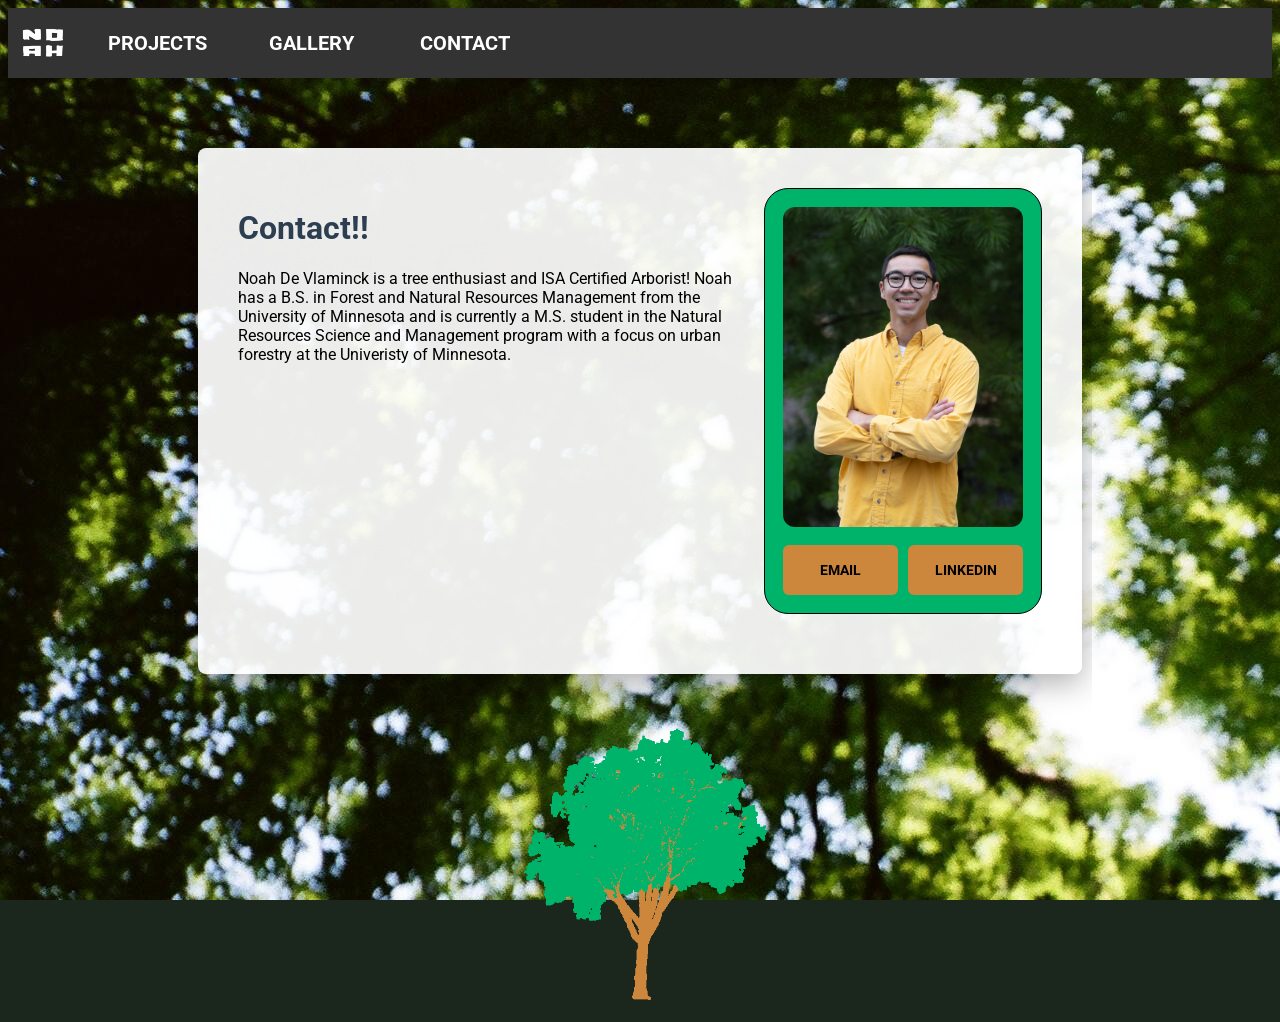
==== contact.html @ 7b06e32a "Update contact.html" ====
<!DOCTYPE html>
<html>
    <head>
        <title>treeees</title>
        <link rel="stylesheet" href="basicstyles.css">
        <link rel="stylesheet" href="https://fonts.googleapis.com/css?family=Roboto">
        <link rel="preload" as="image" href="canopy.jpg" fetchpriority="high">
        <link rel="preload" as="image" href="logowhite.svg" fetchpriority="high">

        <style>
        body {
        font-family: "Roboto", sans-serif;
        }

        aside{
            width: 10em;
        }

        #sidebuttons {
            display: flex;
            gap: 10px;
            width: 100%;
            margin-top: .75em;
        }

        #sidebuttons button{
            flex: 1;
        }
        </style>
    </head>
    <!--everything in body will appear on the website-->
    <body>
        <header>
        <nav>
        <li><a href="home.html" class="logo-link"><img src="logowhite.svg" alt="Home Logo"></a></li>
        <li><a href="projects.html">PROJECTS</a></li>
        <li><a href="gallery.html">GALLERY</a></li>
        <li><a href="contact.html">CONTACT</a></li>
        </nav>
        </header>
        <div id="container">
            <div class="content">
                <aside>
                    <img src="noah.jpg" alt="Noah">
                    <div id="sidebuttons">
                        <button class="pad" onclick= 'location.href="mailto:devla006@umn.edu"'>EMAIL</button>
                        <button class="pad" onclick= 'window.open("https://www.linkedin.com/in/noah-de-vlaminck/", "_blank")'>LINKEDIN</button>
                    </div>
                </aside>
                <h1>Contact!!</h1>
                    <p>Noah De Vlaminck is a tree enthusiast and ISA Certified Arborist! Noah has a B.S. in Forest and Natural Resources Management from the University of Minnesota and is currently a M.S. student in the Natural Resources Science and Management program with a focus on urban forestry at the Univeristy of Minnesota.
                    <br>
                    <br>
                    </p>
            </div>
        </div>
            <div class="image-container">
                <img src="greehill-tree-rotating.gif" width="400">
            </div>
        
    </body>
</html>
---- basicstyles.css ----
header, nav, aside { 
	display: block;
	margin: 0px;
	padding: 0px;
}

body {
	background-color: #1b261c;
	justify-content: center;
	align-items: center;
	font-family: Roboto;
	
	/* NOTE:  This isn't going to look great because it doesn't
	 *        deal with resizing windows well.  However, it's here for
	 *        demo purposes.
	 */
	background-image: url("canopy.jpg");
	background-attachment: fixed;
	background-repeat:repeat;
}

.content {
    background: rgba(255, 255, 255, 0.92); 
    max-width: 900px;
    margin: 30px auto;
    padding: 40px;
    border-radius: 8px;
    box-shadow: 0 10px 30px rgba(0, 0, 0, 0.3);
    color: #2c3e50;
	overflow: hidden;
}

#container p:last-of-type{
	color: black;
}

p:first-of-type{
	color:black;
}
/* Define a clear, fixed height for the entire navigation bar */
nav {
    background-color: #333333;
    height: 70px; /* Sets a solid bar height */
    margin-top: 0px;
    margin-bottom: 30px;
    padding: 0;
	box-shadow: 0 4px 10px rgba(0, 0, 0, 0.2);
}

/* Remove default list styling and align items inline */
nav ul {
    list-style-type: none;
    text-align: center;
    margin: 0;
    padding: 0;
    height: 100%;
}

nav li { 
    display: inline-block; 
    width: 150px;
    height: 100%; /* Forces list items to match navbar height */
    background-color: #333333;
    text-align: center;
    margin: 0;
    vertical-align: top;
}

nav li:hover {
    background-color: #555555;
}

nav li:hover a {
    color: white;
    text-shadow: 0.5px 0.5px 4px #333333;
}

nav li a { 
    display: flex;
    align-items: center;
    justify-content: center;
    height: 100%; /* Fills the height of the li */
    text-decoration: none;
    color: #ffffff;
	font-weight: bold;
    font-size: 15pt;
    box-sizing: border-box;
}

/* Logo specific wrapper */
nav li:first-child {
		width: 70px;
}
.logo-link {
    display: flex;
    align-items: center;
    justify-content: center;
    padding: 0;
}

/* Forces the logo image to scale cleanly to the nav height */
.logo-link img {
    height: 60%; /* Adjust this percentage to make the logo look bigger or smaller inside the bar */
    display: block;
}

.pad{
	height: 50px;
	width: ;
	background-color: rgb(205, 135, 61);
	color: black;
	font-size: 14px;
	font-family: Roboto;
	font-weight: bold;
	border: none;
	border-radius: 6px;
	cursor: pointer;
}
.pad:hover{
	background-color: darkkhaki;
	transform: translateY(-2px);
}

.pad:active{
	transform: scale(.95);
	background-color: darkorange
}
#container { 
	width: 70%;
	padding: 10px;
	margin: auto;
	overflow: auto;
}

.image-container {
	display: block;
	width: 300px;
	height: 300px;
	margin: auto;
}

.image-container img {
	width: 100%;
	height: 100%;
	object-fit: cover;
}/* Basic HTML5 element settings for CSS JOSLENNE PENA */

aside {
	float: right;
	width: 250px;
	background-color: rgb(0, 179, 106);
	border: thin solid black;
	margin-left: 30px;
	margin-bottom: 20px;
	display: flex;
	flex-direction: column;
	align-items: center;
	justify-content: center;
	padding: .75em;
	font-style: italic;
	font-size: 1.5em;
	border-radius: 1em;
}

aside img {
	display:block;
	margin: 0 auto;
	max-width: 100%;
	height: auto;
	border-radius: .5em;
}
details {
	border: medium solid maroon;
	padding: 1em;
	/*is this an accessibility roadblock */
	user-select: none;
}

details summary {
		font-weight: bolder
}

table {
    width: 90%; /* Adjust as needed, e.g., 80% or 100% */
    margin-left: auto;
    margin-right: auto;
    border-collapse: collapse; /* Optional: cleans up table borders */
}

table tbody td:nth-child(1) {
    text-align: left;
    vertical-align: top;
}

table tbody td:nth-child(2) {
    text-align: right;
    vertical-align: top;
}

table tbody tr th {
    text-align: center;
}

.company-group {
    margin-bottom: 25px;
}

/* Style the main company name */
.company-group h3 {
    font-size: 1.1rem;
    margin-bottom: 10px;
}

.job {
    margin-bottom: 12px;
    padding-left: 15px;
    border-left: 2px solid #888;
}

.job p {
    margin: 0;
}

.job p:first-child {
    display: flex;
    justify-content: space-between;
}

.job em {
    font-style: italic;

}
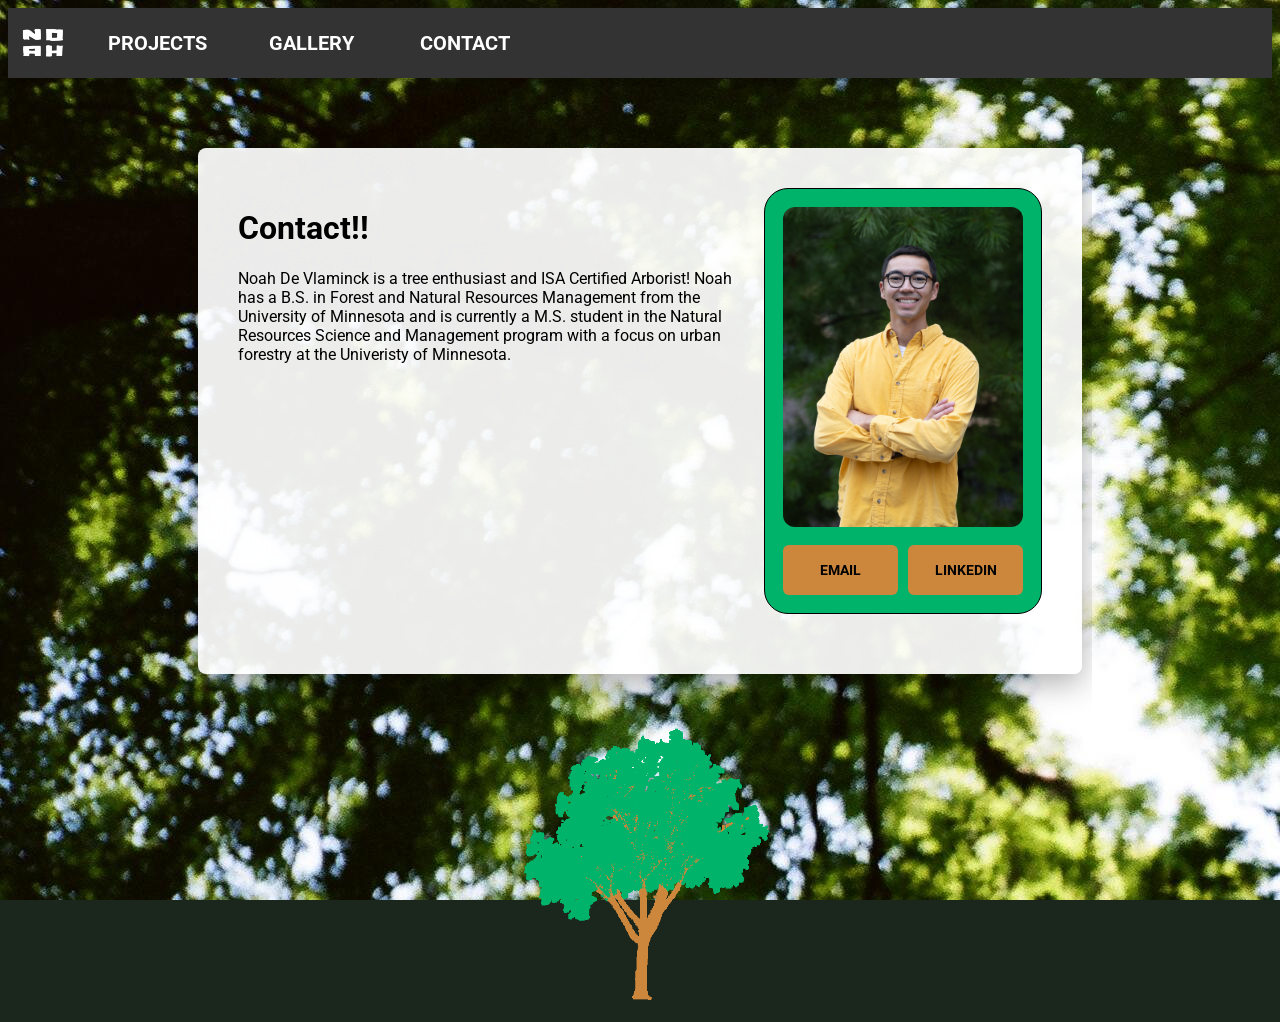
==== commit 8418c799: "updates" ====
--- a/contact.html
+++ b/contact.html
@@ -4,8 +4,20 @@
         <title>treeees</title>
         <link rel="stylesheet" href="basicstyles.css">
         <link rel="stylesheet" href="https://fonts.googleapis.com/css?family=Roboto">
+        <link rel="icon" type="image/svg+xml" href="logowhite.svg">
         <link rel="preload" as="image" href="canopy.jpg" fetchpriority="high">
-        <link rel="preload" as="image" href="logowhite.svg" fetchpriority="high">
+        <link rel="preconnect" href="https://treetrustmn.maps.arcgis.com">
+        <link rel="dns-prefetch" href="https://treetrustmn.maps.arcgis.com">
+        <script type="speculationrules">
+        {
+            "prerender": [
+                {
+                "source": "list",
+                "urls": ["/projects.html"]
+                }
+            ]
+        }
+        </script>
 
         <style>
         body {
--- a/basicstyles.css
+++ b/basicstyles.css
@@ -26,7 +26,6 @@
     padding: 40px;
     border-radius: 8px;
     box-shadow: 0 10px 30px rgba(0, 0, 0, 0.3);
-    color: #2c3e50;
 	overflow: hidden;
 }
 
@@ -34,6 +33,13 @@
 	color: black;
 }
 
+#iframe {
+	display: block;
+	justify-content: center;
+	width: 90%;
+	overflow: hidden;
+
+}
 p:first-of-type{
 	color:black;
 }
@@ -229,4 +235,18 @@
 .job em {
     font-style: italic;
 
+}
+
+.iframe {
+	width: 90%;
+	margin: 0 auto;
+
+}
+
+.iframe iframe {
+	width: 100%;
+	height: auto;
+	aspect-ratio: 16/9;
+	display: block;
+
 }
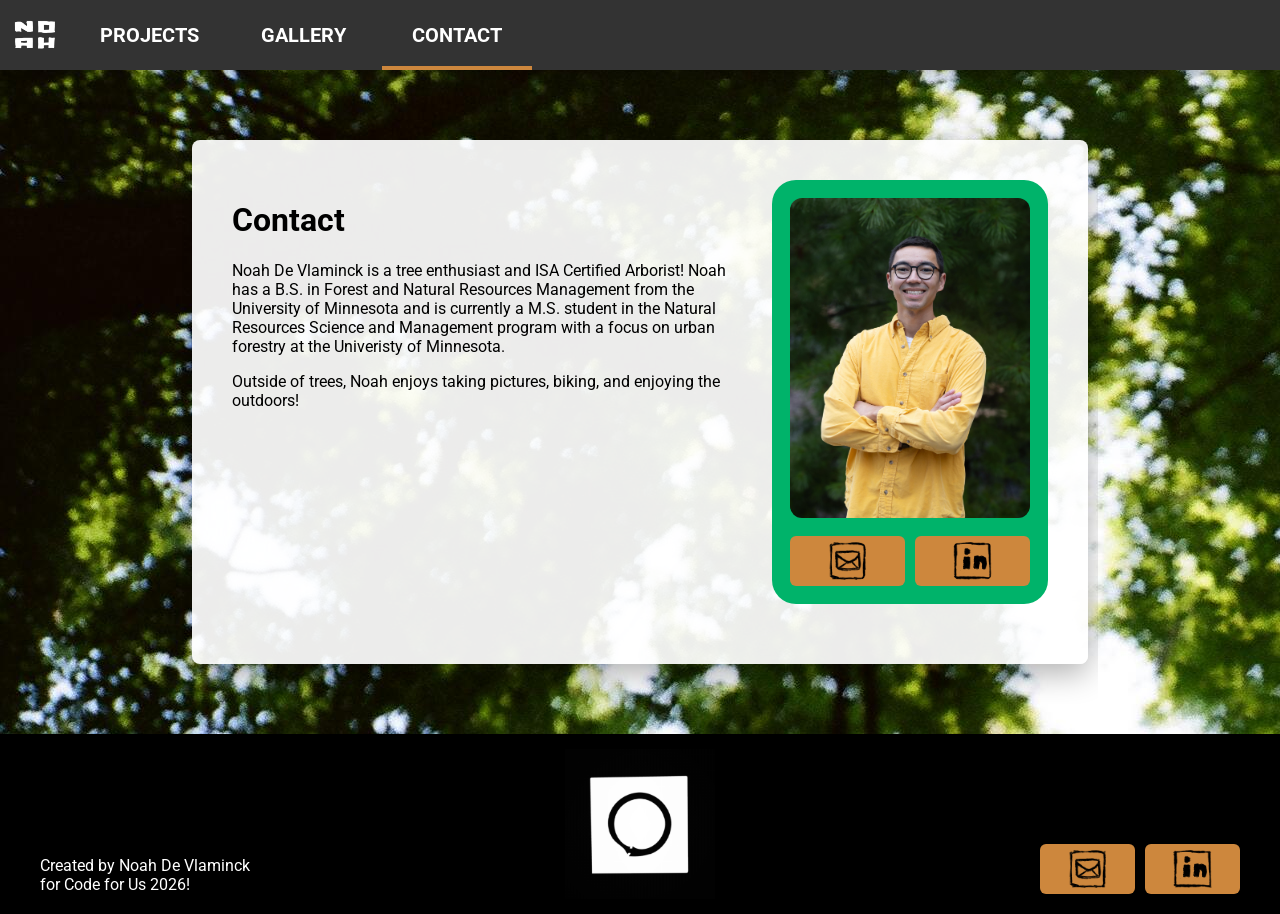
==== commit 380b1f53: "big edits" ====
--- a/contact.html
+++ b/contact.html
@@ -47,7 +47,7 @@
         <li><a href="home.html" class="logo-link"><img src="logowhite.svg" alt="Home Logo"></a></li>
         <li><a href="projects.html">PROJECTS</a></li>
         <li><a href="gallery.html">GALLERY</a></li>
-        <li><a href="contact.html">CONTACT</a></li>
+        <li class="active"><a href="contact.html">CONTACT</a></li>
         </nav>
         </header>
         <div id="container">
@@ -55,20 +55,36 @@
                 <aside>
                     <img src="noah.jpg" alt="Noah">
                     <div id="sidebuttons">
-                        <button class="pad" onclick= 'location.href="mailto:devla006@umn.edu"'>EMAIL</button>
-                        <button class="pad" onclick= 'window.open("https://www.linkedin.com/in/noah-de-vlaminck/", "_blank")'>LINKEDIN</button>
+                        <button class="pad" onclick= 'location.href="mailto:devla006@umn.edu"'><img src="mail.svg"></button>
+                        <button class="pad" onclick= 'window.open("https://www.linkedin.com/in/noah-de-vlaminck/", "_blank")'><img src="linkedin.svg"></button>
                     </div>
                 </aside>
-                <h1>Contact!!</h1>
+                <h1>Contact</h1>
                     <p>Noah De Vlaminck is a tree enthusiast and ISA Certified Arborist! Noah has a B.S. in Forest and Natural Resources Management from the University of Minnesota and is currently a M.S. student in the Natural Resources Science and Management program with a focus on urban forestry at the Univeristy of Minnesota.
-                    <br>
-                    <br>
+                    </p>
+                    <p>Outside of trees, Noah enjoys taking pictures, biking, and enjoying the outdoors!
                     </p>
             </div>
         </div>
-            <div class="image-container">
-                <img src="greehill-tree-rotating.gif" width="400">
-            </div>
+
         
     </body>
+<footer>
+<div class="footer-content">
+    <p>Created by Noah De Vlaminck<br>for Code for Us 2026!</p>
+</div>
+
+<div class="ouro">
+    <img src="ouro.gif" style="width: 100%; height: auto; display: block;">
+</div>
+
+<div class="footer-content right-side">
+    <div id="buttonholder">
+    <div id="footer-buttons">
+        <button class="pad" onclick= 'location.href="mailto:devla006@umn.edu"'><img src="mail.svg"></button>
+        <button class="pad" onclick= 'window.open("https://www.linkedin.com/in/noah-de-vlaminck/", "_blank")'><img src="linkedin.svg"></button>
+    </div>
+    </div>
+</div>
+</footer>
 </html>
--- a/basicstyles.css
+++ b/basicstyles.css
@@ -9,7 +9,7 @@
 	justify-content: center;
 	align-items: center;
 	font-family: Roboto;
-	
+	margin: 0px;
 	/* NOTE:  This isn't going to look great because it doesn't
 	 *        deal with resizing windows well.  However, it's here for
 	 *        demo purposes.
@@ -70,6 +70,7 @@
     text-align: center;
     margin: 0;
     vertical-align: top;
+	position: relative;
 }
 
 nav li:hover {
@@ -93,6 +94,17 @@
     box-sizing: border-box;
 }
 
+nav li:hover::after,
+nav li.active::after {
+    content: '';
+    position: absolute;
+    bottom: 0;
+    left: 0;
+    width: 100%;
+    height: 4px;
+    background-color: rgb(205, 135, 61);
+}
+
 /* Logo specific wrapper */
 nav li:first-child {
 		width: 70px;
@@ -111,8 +123,10 @@
 }
 
 .pad{
+	display: inline-flex;
+	align-items: center;
+	justify-content: center;
 	height: 50px;
-	width: ;
 	background-color: rgb(205, 135, 61);
 	color: black;
 	font-size: 14px;
@@ -131,6 +145,15 @@
 	transform: scale(.95);
 	background-color: darkorange
 }
+
+.pad img{
+	contain: content;
+	height: 80%;
+	width: auto;
+	display: block;
+	margin: 0 auto;
+}
+
 #container { 
 	width: 70%;
 	padding: 10px;
@@ -140,8 +163,6 @@
 
 .image-container {
 	display: block;
-	width: 300px;
-	height: 300px;
 	margin: auto;
 }
 
@@ -155,7 +176,6 @@
 	float: right;
 	width: 250px;
 	background-color: rgb(0, 179, 106);
-	border: thin solid black;
 	margin-left: 30px;
 	margin-bottom: 20px;
 	display: flex;
@@ -238,7 +258,7 @@
 }
 
 .iframe {
-	width: 90%;
+	width: 75%;
 	margin: 0 auto;
 
 }
@@ -249,4 +269,67 @@
 	aspect-ratio: 16/9;
 	display: block;
 
+}
+
+footer {
+    display: flex;
+    flex-direction: row;
+    justify-content: space-between;
+    align-items: center;
+    background-color: black;
+    color: white;
+    width: 100%;
+    height: 180px;
+    margin-top: 30px;
+    margin-bottom: 0px;
+    padding: 0 40px;
+    box-sizing: border-box;
+}
+
+.ouro {
+	flex: 0 0 auto;
+	width: 150px;
+	margin: 0 20px;
+}
+
+.ouro img {
+	width: 100%;
+	height: auto;
+	display: block;
+}
+
+.footer-content{
+	flex:1;
+	align-self: flex-end;
+	text-align: left;
+
+}
+
+.footer-content.right-side {
+	text-align: right;
+	display: flex;
+	justify-content: flex-end;
+	margin-bottom: 20px;
+}
+
+.footer-content p {
+	flex:1;
+	align-self: flex-end;
+	color: white;
+	margin-bottom: 20px;
+}
+
+#footer-buttons{
+	display: flex;
+	gap: 10px;
+	width: 100%;
+	margin-top: .75em;
+}
+
+#footer-buttons button{
+	flex: 1;
+}
+
+#buttonholder{
+	width: 200px;
 }
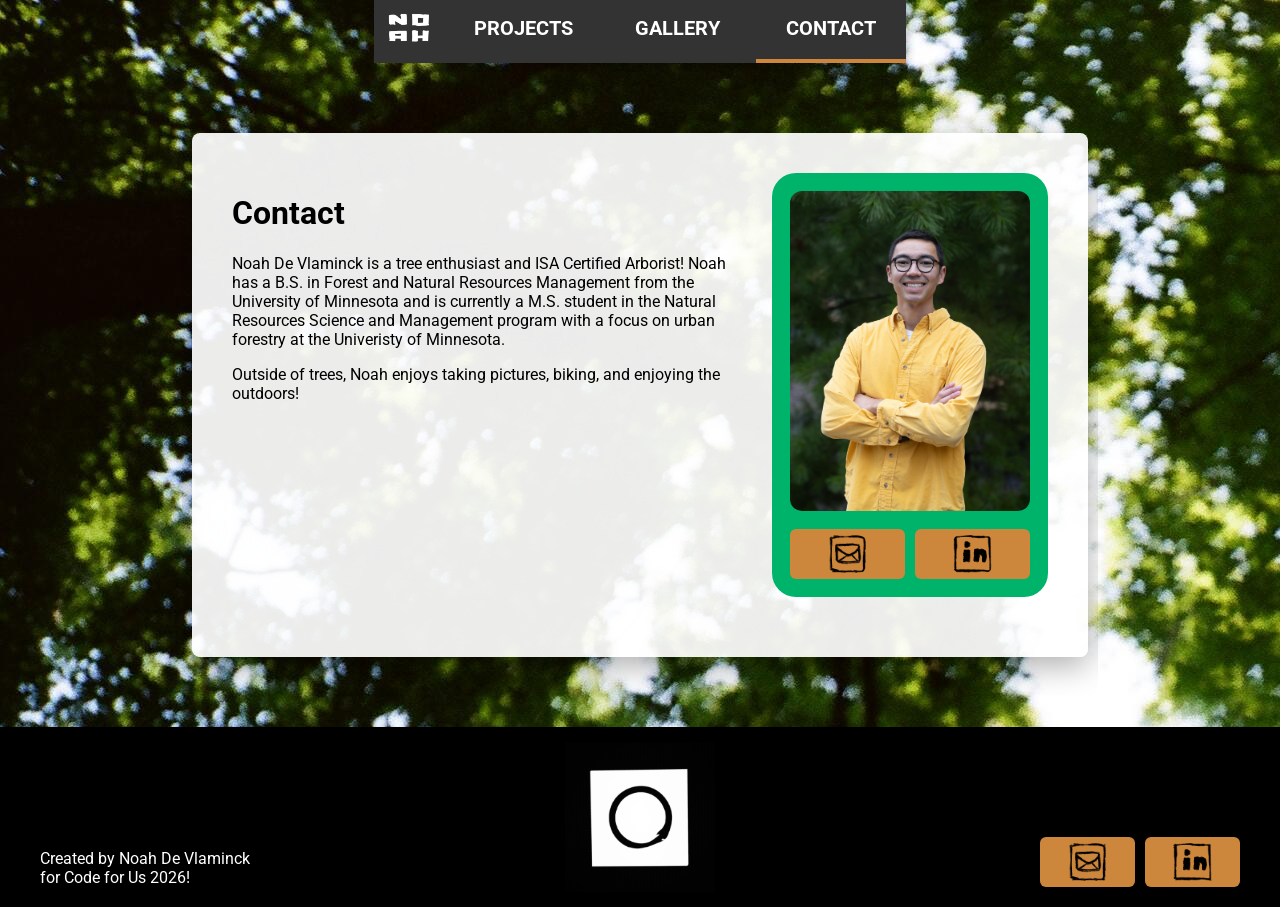
==== commit e76a4c1a: "ul change in header" ====
--- a/contact.html
+++ b/contact.html
@@ -44,10 +44,12 @@
     <body>
         <header>
         <nav>
+        <ul>
         <li><a href="home.html" class="logo-link"><img src="logowhite.svg" alt="Home Logo"></a></li>
         <li><a href="projects.html">PROJECTS</a></li>
         <li><a href="gallery.html">GALLERY</a></li>
         <li class="active"><a href="contact.html">CONTACT</a></li>
+        </ul>
         </nav>
         </header>
         <div id="container">
--- a/basicstyles.css
+++ b/basicstyles.css
@@ -1,3 +1,9 @@
+html, body {
+    height: 100%;
+    margin: 0;
+    padding: 0;
+}
+
 header, nav, aside { 
 	display: block;
 	margin: 0px;
@@ -10,6 +16,9 @@
 	align-items: center;
 	font-family: Roboto;
 	margin: 0px;
+	display: flex;
+	flex-direction: column;
+	min-height: 100vh;
 	/* NOTE:  This isn't going to look great because it doesn't
 	 *        deal with resizing windows well.  However, it's here for
 	 *        demo purposes.
@@ -155,6 +164,7 @@
 }
 
 #container { 
+	flex: 1 0 auto;
 	width: 70%;
 	padding: 10px;
 	margin: auto;
@@ -170,7 +180,7 @@
 	width: 100%;
 	height: 100%;
 	object-fit: cover;
-}/* Basic HTML5 element settings for CSS JOSLENNE PENA */
+}
 
 aside {
 	float: right;
@@ -274,6 +284,7 @@
 footer {
     display: flex;
     flex-direction: row;
+	flex-shrink: 0;
     justify-content: space-between;
     align-items: center;
     background-color: black;
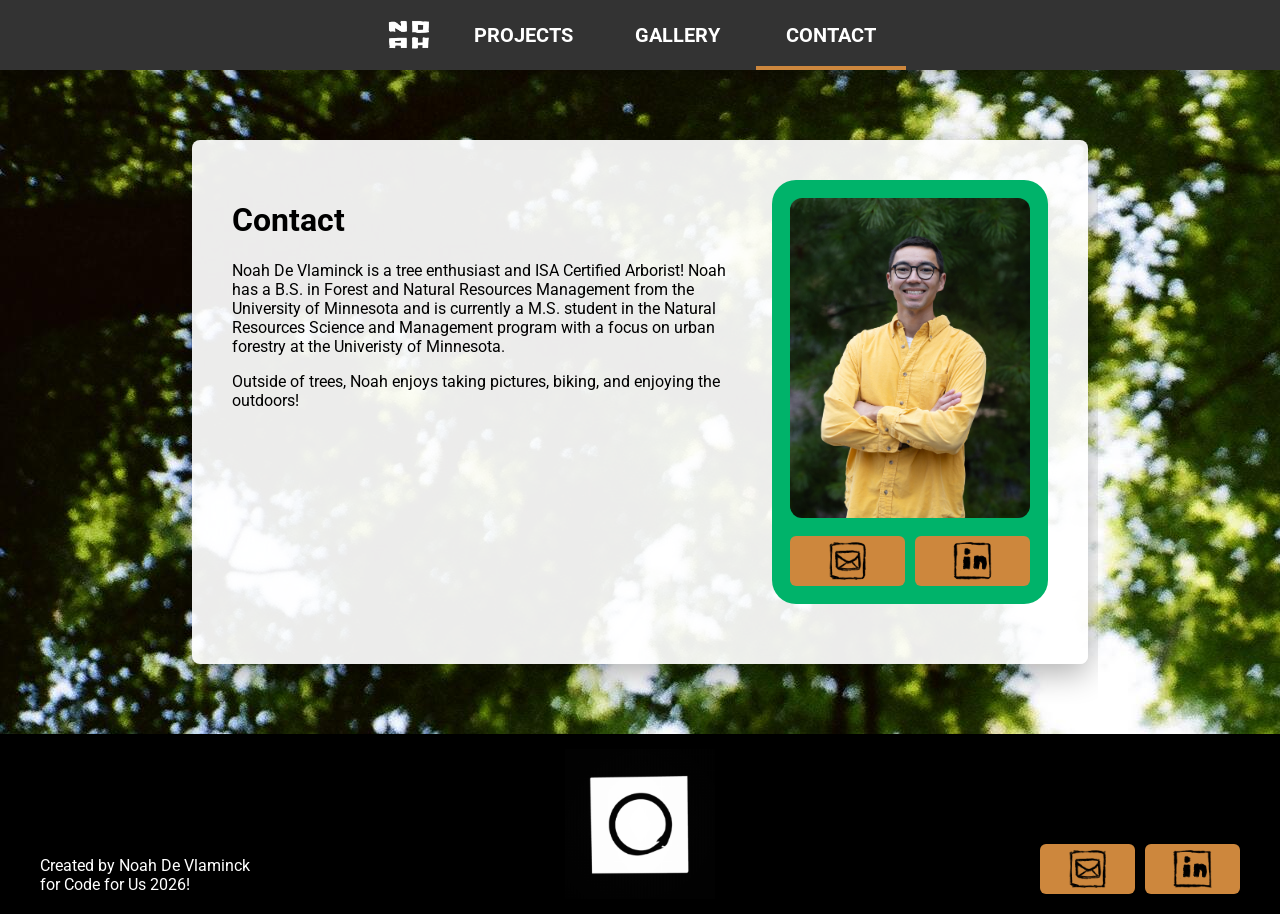
==== commit 7e74ea20: "d" ====
--- a/contact.html
+++ b/contact.html
@@ -8,6 +8,7 @@
         <link rel="preload" as="image" href="canopy.jpg" fetchpriority="high">
         <link rel="preconnect" href="https://treetrustmn.maps.arcgis.com">
         <link rel="dns-prefetch" href="https://treetrustmn.maps.arcgis.com">
+        <meta name="viewport" content="width=device-width, initial-scale=1.0">
         <script type="speculationrules">
         {
             "prerender": [
--- a/basicstyles.css
+++ b/basicstyles.css
@@ -1,9 +1,3 @@
-html, body {
-    height: 100%;
-    margin: 0;
-    padding: 0;
-}
-
 header, nav, aside { 
 	display: block;
 	margin: 0px;
@@ -12,13 +6,9 @@
 
 body {
 	background-color: #1b261c;
-	justify-content: center;
 	align-items: center;
 	font-family: Roboto;
 	margin: 0px;
-	display: flex;
-	flex-direction: column;
-	min-height: 100vh;
 	/* NOTE:  This isn't going to look great because it doesn't
 	 *        deal with resizing windows well.  However, it's here for
 	 *        demo purposes.
@@ -164,7 +154,6 @@
 }
 
 #container { 
-	flex: 1 0 auto;
 	width: 70%;
 	padding: 10px;
 	margin: auto;
@@ -284,7 +273,6 @@
 footer {
     display: flex;
     flex-direction: row;
-	flex-shrink: 0;
     justify-content: space-between;
     align-items: center;
     background-color: black;
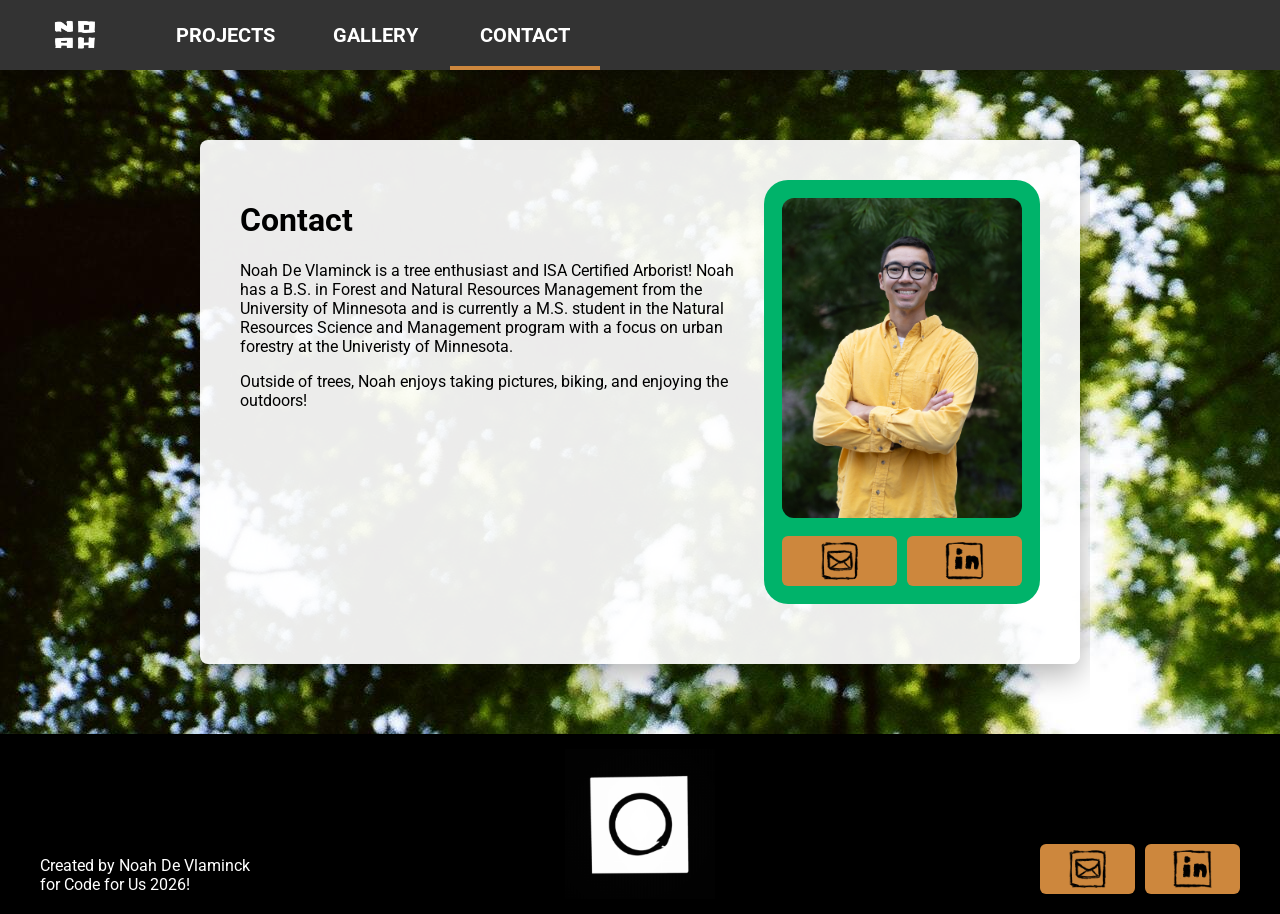
==== commit 0a947f99: "updates" ====
--- a/contact.html
+++ b/contact.html
@@ -1,46 +1,46 @@
 <!DOCTYPE html>
 <html>
-    <head>
-        <title>treeees</title>
-        <link rel="stylesheet" href="basicstyles.css">
-        <link rel="stylesheet" href="https://fonts.googleapis.com/css?family=Roboto">
-        <link rel="icon" type="image/svg+xml" href="logowhite.svg">
-        <link rel="preload" as="image" href="canopy.jpg" fetchpriority="high">
-        <link rel="preconnect" href="https://treetrustmn.maps.arcgis.com">
-        <link rel="dns-prefetch" href="https://treetrustmn.maps.arcgis.com">
-        <meta name="viewport" content="width=device-width, initial-scale=1.0">
-        <script type="speculationrules">
-        {
-            "prerender": [
-                {
-                "source": "list",
-                "urls": ["/projects.html"]
-                }
-            ]
-        }
-        </script>
+<head>
+    <title>treeees</title>
+    <link rel="stylesheet" href="basicstyles.css">
+    <link rel="stylesheet" href="https://fonts.googleapis.com/css?family=Roboto">
+    <link rel="icon" type="image/svg+xml" href="logowhite.svg">
+    <link rel="preload" as="image" href="canopy.jpg" fetchpriority="high">
+    <link rel="preconnect" href="https://treetrustmn.maps.arcgis.com">
+    <link rel="dns-prefetch" href="https://treetrustmn.maps.arcgis.com">
+    <meta name="viewport" content="width=device-width, initial-scale=1.0">
+    <script type="speculationrules">
+    {
+        "prerender": [
+            {
+            "source": "list",
+            "urls": ["/projects.html"]
+            }
+        ]
+    }
+    </script>
 
-        <style>
-        body {
-        font-family: "Roboto", sans-serif;
-        }
+    <style>
+    body {
+    font-family: "Roboto", sans-serif;
+    }
 
-        aside{
-            width: 10em;
-        }
+    aside{
+        width: 10em;
+    }
 
-        #sidebuttons {
-            display: flex;
-            gap: 10px;
-            width: 100%;
-            margin-top: .75em;
-        }
+    #sidebuttons {
+        display: flex;
+        gap: 10px;
+        width: 100%;
+        margin-top: .75em;
+    }
 
-        #sidebuttons button{
-            flex: 1;
-        }
-        </style>
-    </head>
+    #sidebuttons button{
+        flex: 1;
+    }
+    </style>
+</head>
     <!--everything in body will appear on the website-->
     <body>
         <header>
--- a/basicstyles.css
+++ b/basicstyles.css
@@ -52,16 +52,19 @@
 	box-shadow: 0 4px 10px rgba(0, 0, 0, 0.2);
 }
 
-/* Remove default list styling and align items inline */
 nav ul {
     list-style-type: none;
     text-align: center;
     margin: 0;
     padding: 0;
     height: 100%;
+	display: flex;
 }
 
 nav li { 
+	flex: 1;                  
+    min-width: 0;        
+    max-width: 150px;
     display: inline-block; 
     width: 150px;
     height: 100%; /* Forces list items to match navbar height */
@@ -154,10 +157,12 @@
 }
 
 #container { 
-	width: 70%;
+	width: 90%;
+	max-width: 900px;
 	padding: 10px;
 	margin: auto;
 	overflow: auto;
+	box-sizing: border-box;
 }
 
 .image-container {
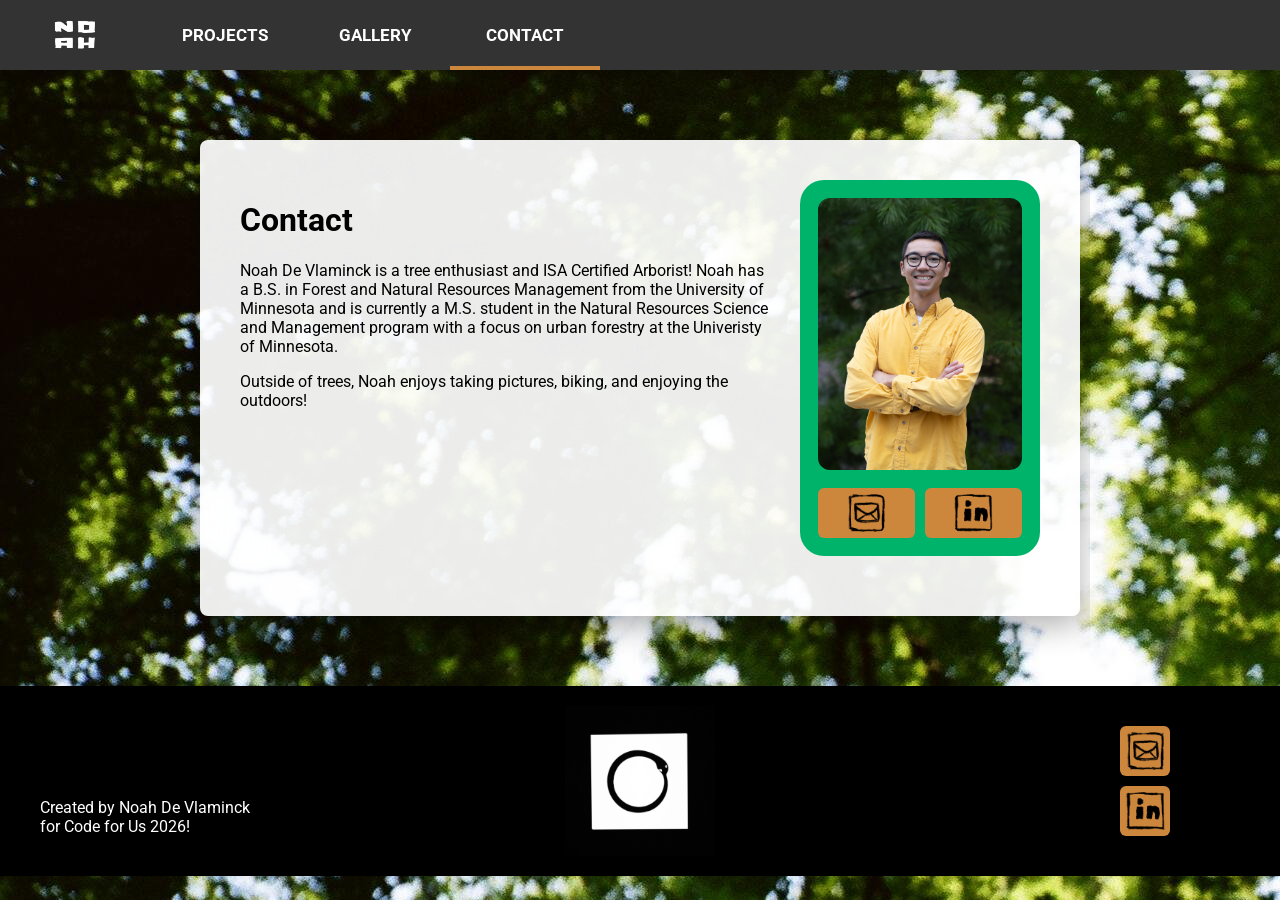
==== commit 6a138e16: "s" ====
--- a/contact.html
+++ b/contact.html
@@ -70,9 +70,7 @@
             </div>
         </div>
 
-        
-    </body>
-<footer>
+       <footer>
 <div class="footer-content">
     <p>Created by Noah De Vlaminck<br>for Code for Us 2026!</p>
 </div>
@@ -83,11 +81,13 @@
 
 <div class="footer-content right-side">
     <div id="buttonholder">
-    <div id="footer-buttons">
-        <button class="pad" onclick= 'location.href="mailto:devla006@umn.edu"'><img src="mail.svg"></button>
-        <button class="pad" onclick= 'window.open("https://www.linkedin.com/in/noah-de-vlaminck/", "_blank")'><img src="linkedin.svg"></button>
-    </div>
+        <div id="footer-buttons">
+            <button class="footerbutt" onclick= 'location.href="mailto:devla006@umn.edu"'><img src="mail.svg"></button>
+            <button class="footerbutt" onclick= 'window.open("https://www.linkedin.com/in/noah-de-vlaminck/", "_blank")'><img src="linkedin.svg"></button>
+        </div>
     </div>
 </div>
-</footer>
+</footer> 
+    </body>
+
 </html>
--- a/basicstyles.css
+++ b/basicstyles.css
@@ -2,6 +2,10 @@
 	display: block;
 	margin: 0px;
 	padding: 0px;
+}
+
+*, *::before, *::after {
+    box-sizing: border-box;
 }
 
 body {
@@ -16,6 +20,7 @@
 	background-image: url("canopy.jpg");
 	background-attachment: fixed;
 	background-repeat:repeat;
+	overflow-x: hidden;
 }
 
 .content {
@@ -59,6 +64,7 @@
     padding: 0;
     height: 100%;
 	display: flex;
+	flex-wrap: wrap;
 }
 
 nav li { 
@@ -92,7 +98,7 @@
     text-decoration: none;
     color: #ffffff;
 	font-weight: bold;
-    font-size: 15pt;
+    font-size: 13pt;
     box-sizing: border-box;
 }
 
@@ -283,11 +289,13 @@
     background-color: black;
     color: white;
     width: 100%;
-    height: 180px;
+    height: auto;
     margin-top: 30px;
     margin-bottom: 0px;
-    padding: 0 40px;
+    padding: 20px 40px;
     box-sizing: border-box;
+	flex-wrap: wrap;
+	gap: 15px;
 }
 
 .ouro {
@@ -320,20 +328,60 @@
 	flex:1;
 	align-self: flex-end;
 	color: white;
+	margin-left: 0;
+	padding-left: 0;
 	margin-bottom: 20px;
 }
 
 #footer-buttons{
 	display: flex;
+	flex-direction: column;
 	gap: 10px;
 	width: 100%;
-	margin-top: .75em;
-}
-
-#footer-buttons button{
-	flex: 1;
-}
+	margin-top: 0;
+}
+
 
 #buttonholder{
-	width: 200px;
+	width: 120px;
+}
+
+@media screen and (max-width: 768px) {
+    footer .footer-content{
+        display: none;
+    }
+
+    /* Adjust footer alignment when space opens up */
+    footer {
+        justify-content: center; /* Centers remaining items horizontally */
+        gap: 0px;
+    }
+}
+.footerbutt{
+	display: inline-flex;
+	align-items: center;
+	justify-content: center;
+	height: 50px;
+	width: 50px;
+	background-color: rgb(205, 135, 61);
+	border: none;
+	border-radius: 6px;
+	cursor: pointer;
+}
+.footerbutt:hover{
+	background-color: darkkhaki;
+	transform: translateY(-2px);
+}
+
+.footerbutt:active{
+	transform: scale(.95);
+	background-color: darkorange
+}
+
+.footerbutt img{
+	contain: content;
+	height: 80%;
+	width: auto;
+	display: block;
+	margin: 0 auto;
 }
